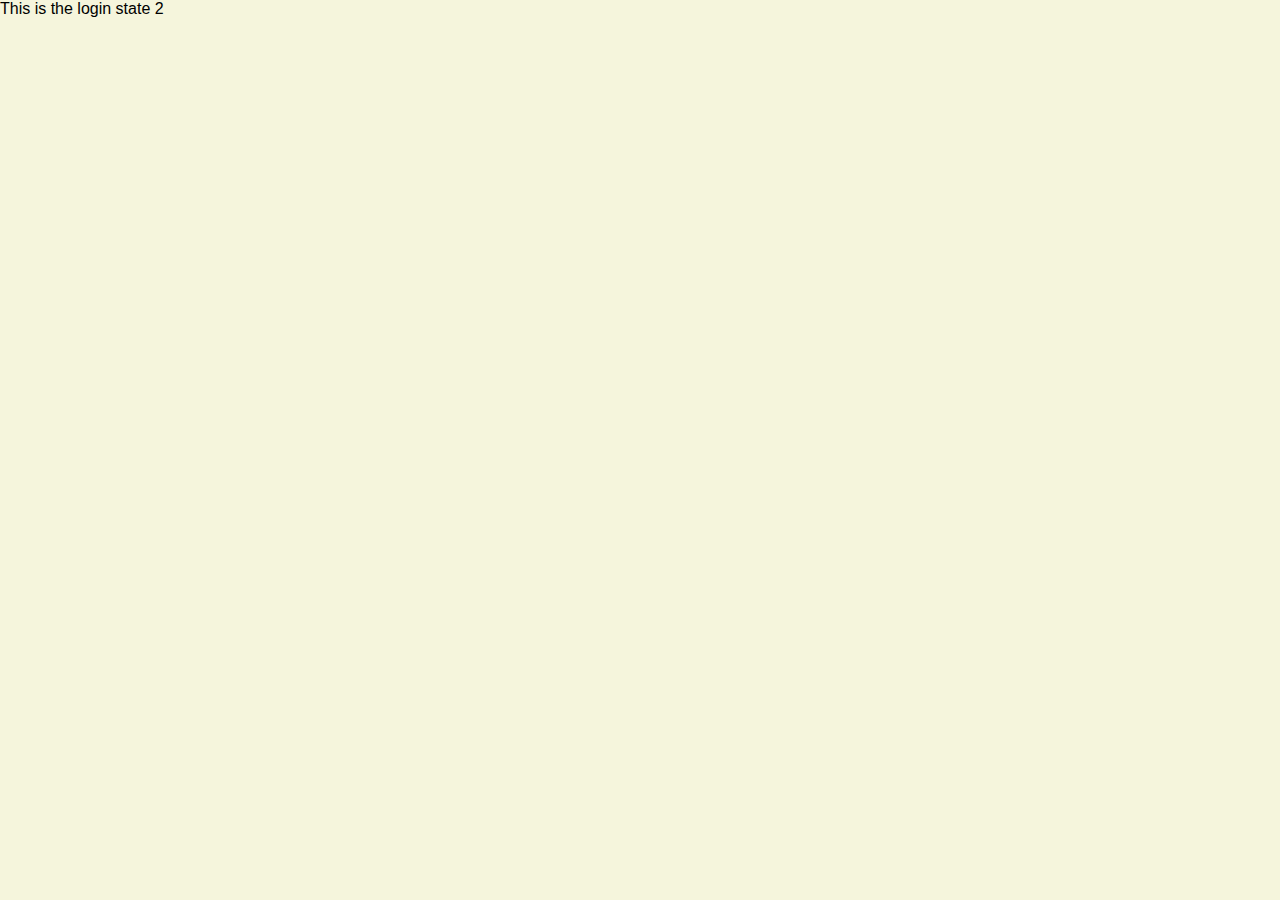
==== index.html @ b405f872 "init" ====
<!DOCTYPE html>
<!--[if lt IE 7]>      <html lang="en" ng-app="Tactus" class="no-js lt-ie9 lt-ie8 lt-ie7"> <![endif]-->
<!--[if IE 7]>         <html lang="en" ng-app="Tactus" class="no-js lt-ie9 lt-ie8"> <![endif]-->
<!--[if IE 8]>         <html lang="en" ng-app="Tactus" class="no-js lt-ie9"> <![endif]-->
<!--[if gt IE 8]><!--> <html lang="en" ng-app="Tactus" class="no-js"> <!--<![endif]-->
<head>
  <meta charset="utf-8">
  <meta http-equiv="X-UA-Compatible" content="IE=edge">
  <title>My AngularJS App</title>
  <meta name="description" content="">
  <meta name="viewport" content="width=device-width, initial-scale=1">
  <link rel="stylesheet" href="normalize.css">

  <!--STYLES-->
  <link rel="stylesheet" href="example.css">
  <!--STYLES END-->

</head>
<body>

  <!--[if lt IE 7]>
      <p class="browsehappy">You are using an <strong>outdated</strong> browser. Please <a href="http://browsehappy.com/">upgrade your browser</a> to improve your experience.</p>
  <![endif]-->

  <div ui-view></div>

  <!--SCRIPTS-->
  <script src="angular.min.js"></script>
  <script src="angular-ui-router.min.js"></script>
  <script src="angular-route.min.js"></script>
  <script src="app.js"></script>
  <script src="home.controller.js"></script>
  <!--SCRIPTS END-->
</body>
</html>
---- example.css ----
body{
  background-color: beige;
}
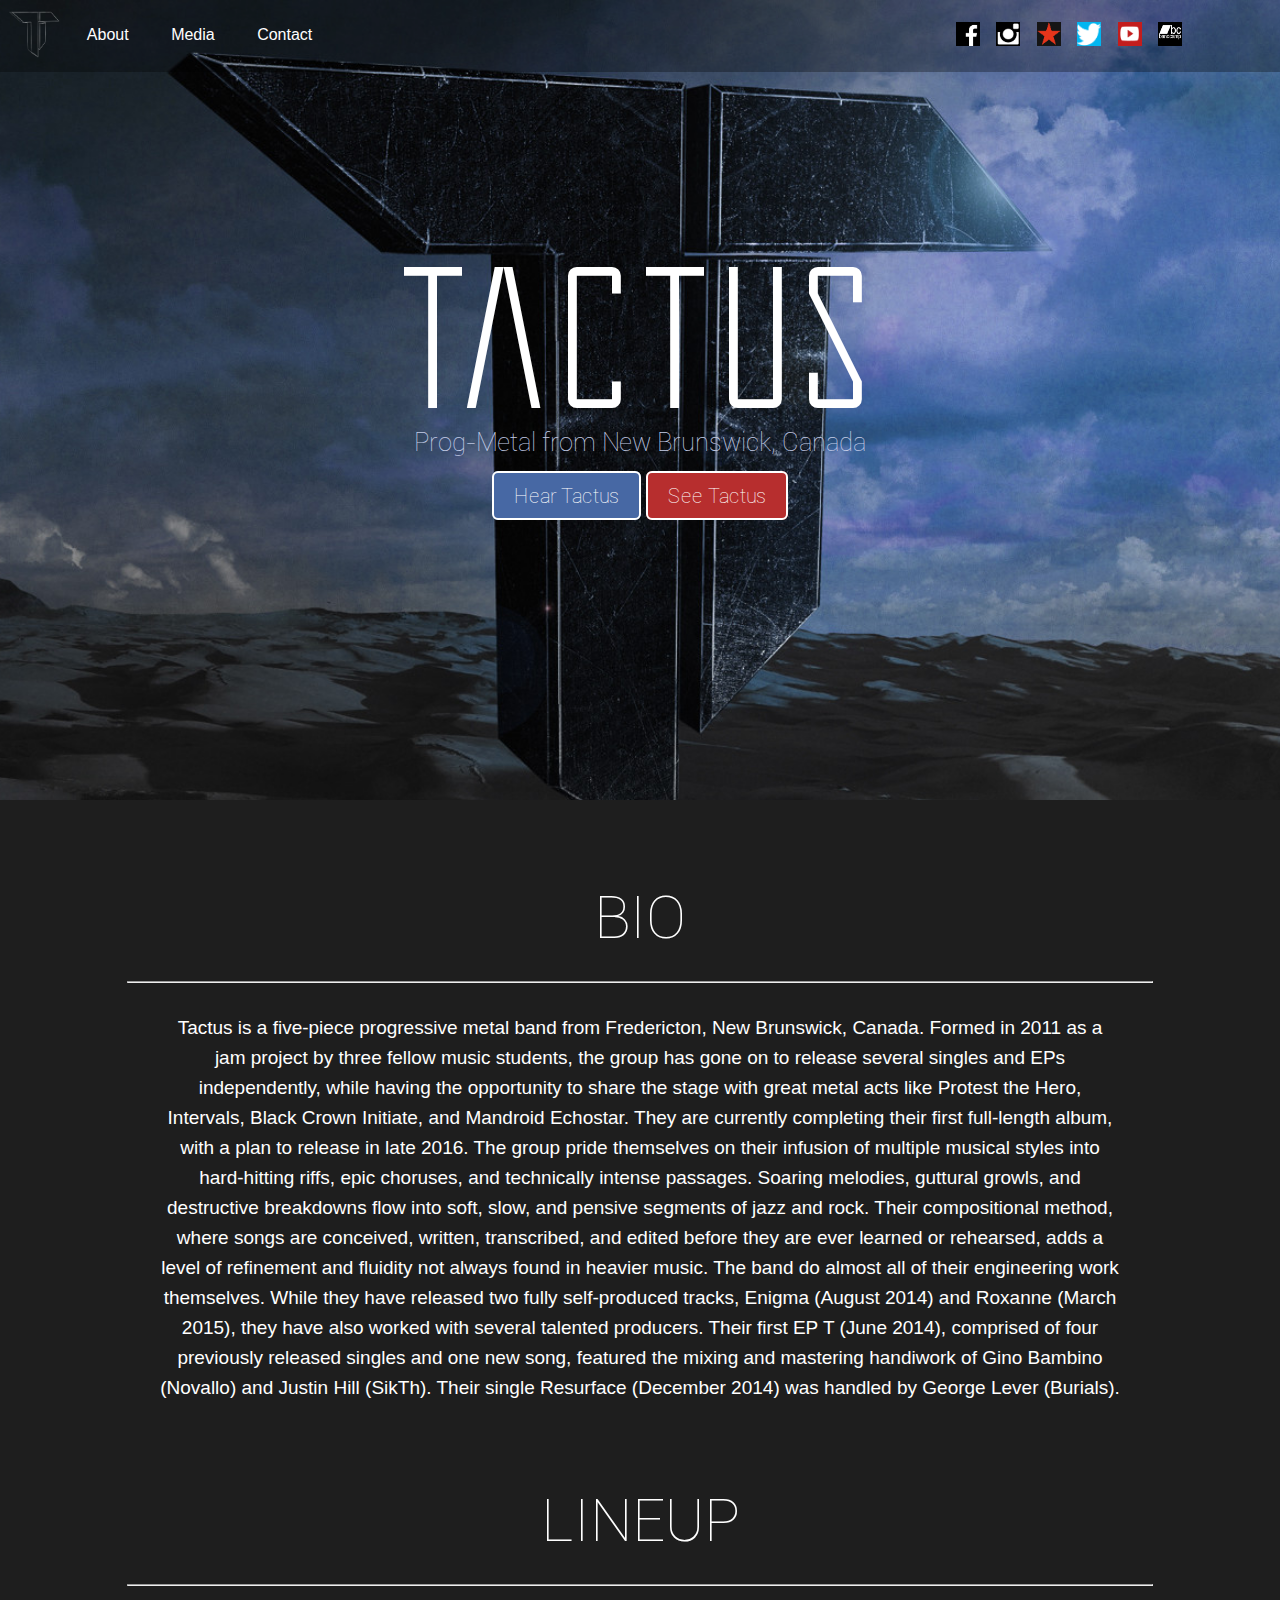
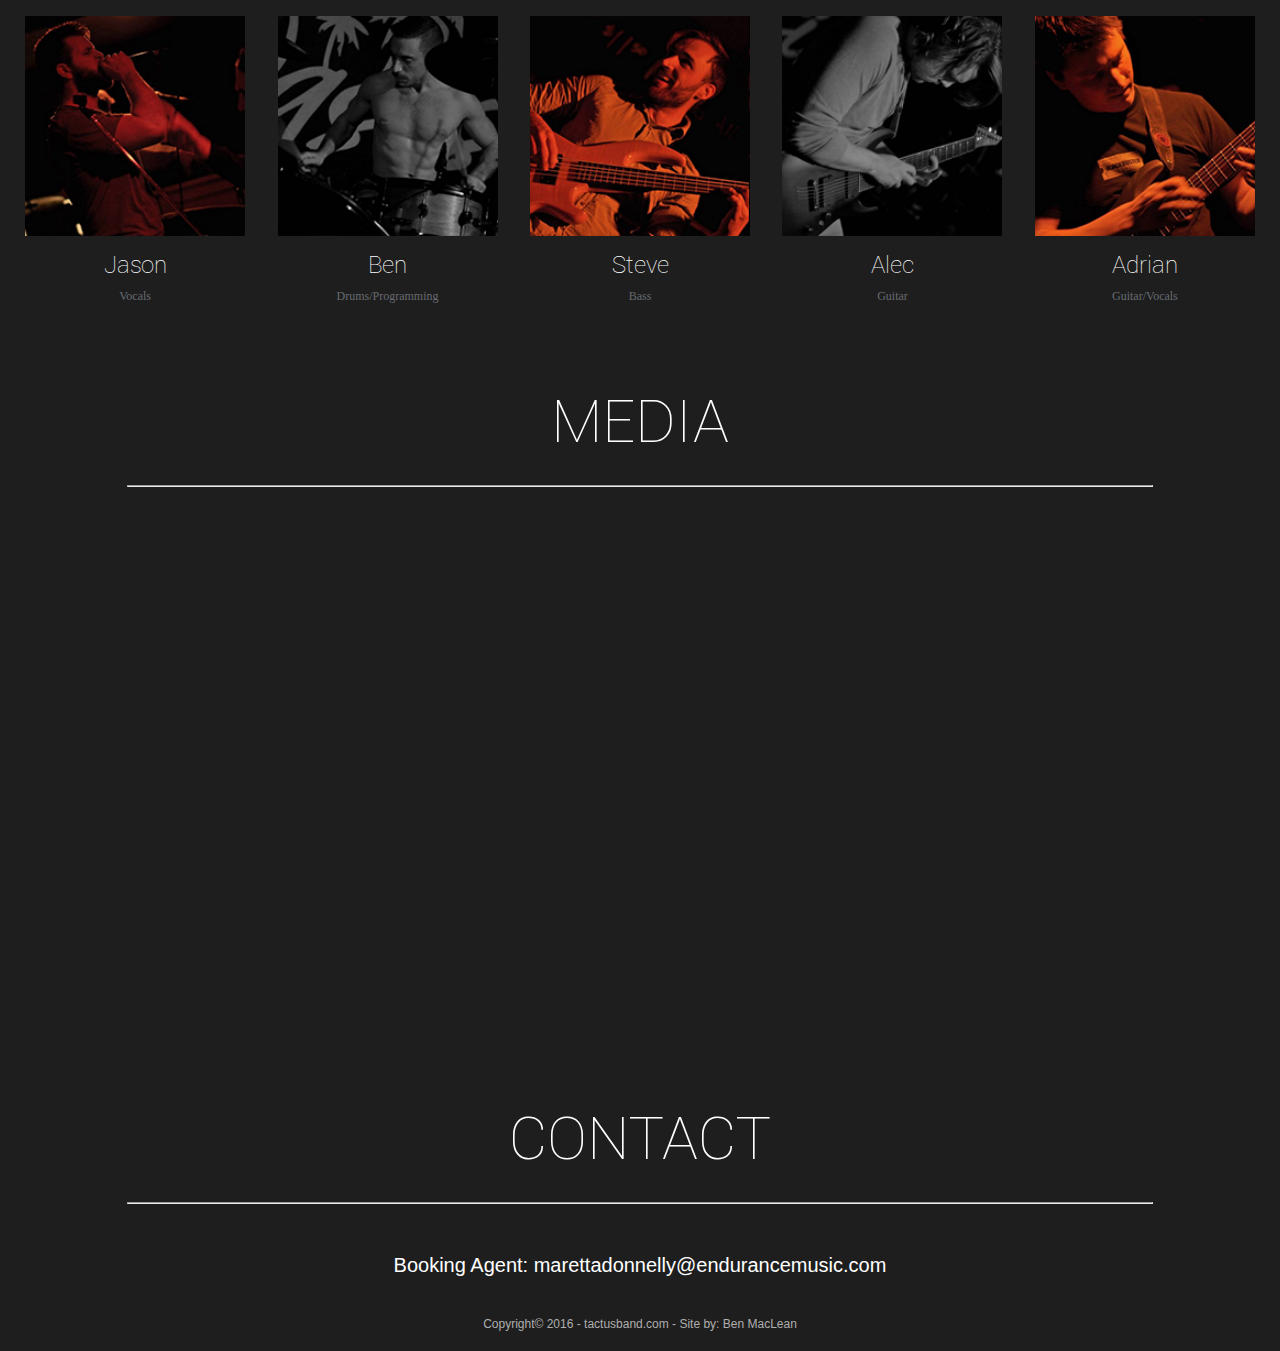
==== commit e134556e: "site title fixed" ====
--- a/index.html
+++ b/index.html
@@ -6,7 +6,7 @@
 <head>
   <meta charset="utf-8">
   <meta http-equiv="X-UA-Compatible" content="IE=edge">
-  <title>My AngularJS App</title>
+  <title>Tactus</title>
   <meta name="description" content="">
   <meta name="viewport" content="width=device-width, initial-scale=1">
   <link rel="stylesheet" href="normalize.css">
--- a/example.css
+++ b/example.css
@@ -1,3 +1,189 @@
-body{
-  background-color: beige;
+/*@font-face {
+    font-family: headlineFont;
+    src: url(HACKED.ttf);
+}*/
+
+@font-face {
+    font-family: headlineFont;
+    src: url(extrosBackstage.ttf);
 }
+@font-face {
+    font-family: titleFont;
+    src: url(Roboto-Thin.ttf);
+}
+
+hr {
+  color: white;
+  width: 80%;
+  margin-bottom: 30px;
+}
+body {
+    background-color: #1e1e1e;
+}
+.site-banner {
+    background-color: #000;
+}
+.header-full-width {
+    background: rgba(0, 0, 0, 0.3);
+}
+.header-wrapper {
+    padding: 8px;
+    width: 100%;
+    position: absolute;
+    background: rgba(0, 0, 0, 0.3);
+}
+.top-brand {
+    height: 50px;
+}
+a {
+    color: white;
+    text-decoration: none;
+    font-weight: 100;
+}
+.menu-text-link {
+    padding: 0 19px;
+}
+.header-container {
+    display: inline-block;
+}
+.text-links-container {
+    vertical-align: top;
+    margin-top: 18px;
+}
+.image-links-container {
+    float: right;
+    padding: 14px 100px 14px 0;
+}
+.image-links-container img {
+    padding: 0px 6px;
+}
+
+/*CONTENT*/
+
+.cover-image {
+    /*background-image: url("cover_instrumentaldarkened-e1459449914299.jpg");*/
+    background: url("cover_instrumentaldarkened-e1459449914299.jpg") no-repeat center center fixed;
+    height: 800px;
+    background-size: cover;
+}
+.headline {
+    font-family: headlineFont;
+    color: white;
+    margin: auto;
+    font-size: 11vw;
+    padding-top: 250px;
+    text-align: center;
+}
+.sub-headline {
+    font-family: titleFont;
+    font-size: 2vw;
+    text-align: center;
+    color: #c5cee8;
+}
+
+/*ABOUT*/
+
+.about-title {
+  color: white;
+  font-size: 60px;
+  padding: 80px 0px 20px 0;
+  text-align: center;
+  font-family: titleFont;
+}
+.bio {
+    width: 75%;
+    margin: auto;
+    text-align: center;
+    line-height: 30px;
+    font-weight: 100;
+    font-size: 19px;
+}
+.write-up {
+    color: #fff;
+}
+.avatars {
+    margin: auto;
+    text-align: center;
+}
+.avatar-container {
+    display: inline-block;
+    padding: 0 14px;
+    display: inline-block;
+}
+.avatar-name {
+    color: white;
+    font-size: 24px;
+    padding: 10px 0px;
+    text-align: center;
+    font-weight: 100;
+    font-family: titleFont;
+
+}
+.avatar-instrument {
+    font-family: verdana;
+    color: #666b71;
+    font-size: 12px;
+}
+
+/*MEDIA*/
+
+.media-container {
+    margin: auto;
+    width: 800px;
+    text-align: center;
+}
+
+/*CONTACT and Footer*/
+.contact{
+  color: white;
+  font-size: 20px;
+  text-align: center;
+  padding: 20px;
+  font-weight: 100;
+
+}
+
+.footer{
+  font-size: 12px;
+  font-weight: 100;
+  text-align: center;
+  padding: 20px;
+  color: #afafaf;
+}
+/*BUTTON*/
+
+.music-button {
+    text-align: center;
+    padding: 25px;
+}
+.button {
+    border: 2px solid #fff;
+    background: #4768a4;
+    border-radius: 6px;
+    color: #ffffff;
+    font-size: 20px;
+    font-family: titleFont;
+    text-decoration: none;
+    vertical-align: middle;
+    padding: 10px 20px;
+}
+.button:hover {
+    background: transparent;
+    color: #fff;
+}
+
+.button-two {
+    border: 2px solid #fff;
+    background: #b72e2e;
+    border-radius: 6px;
+    color: #ffffff;
+    font-size: 20px;
+    font-family: titleFont;
+    text-decoration: none;
+    vertical-align: middle;
+    padding: 10px 20px;
+}
+.button-two:hover {
+    background: transparent;
+    color: #fff;
+}
